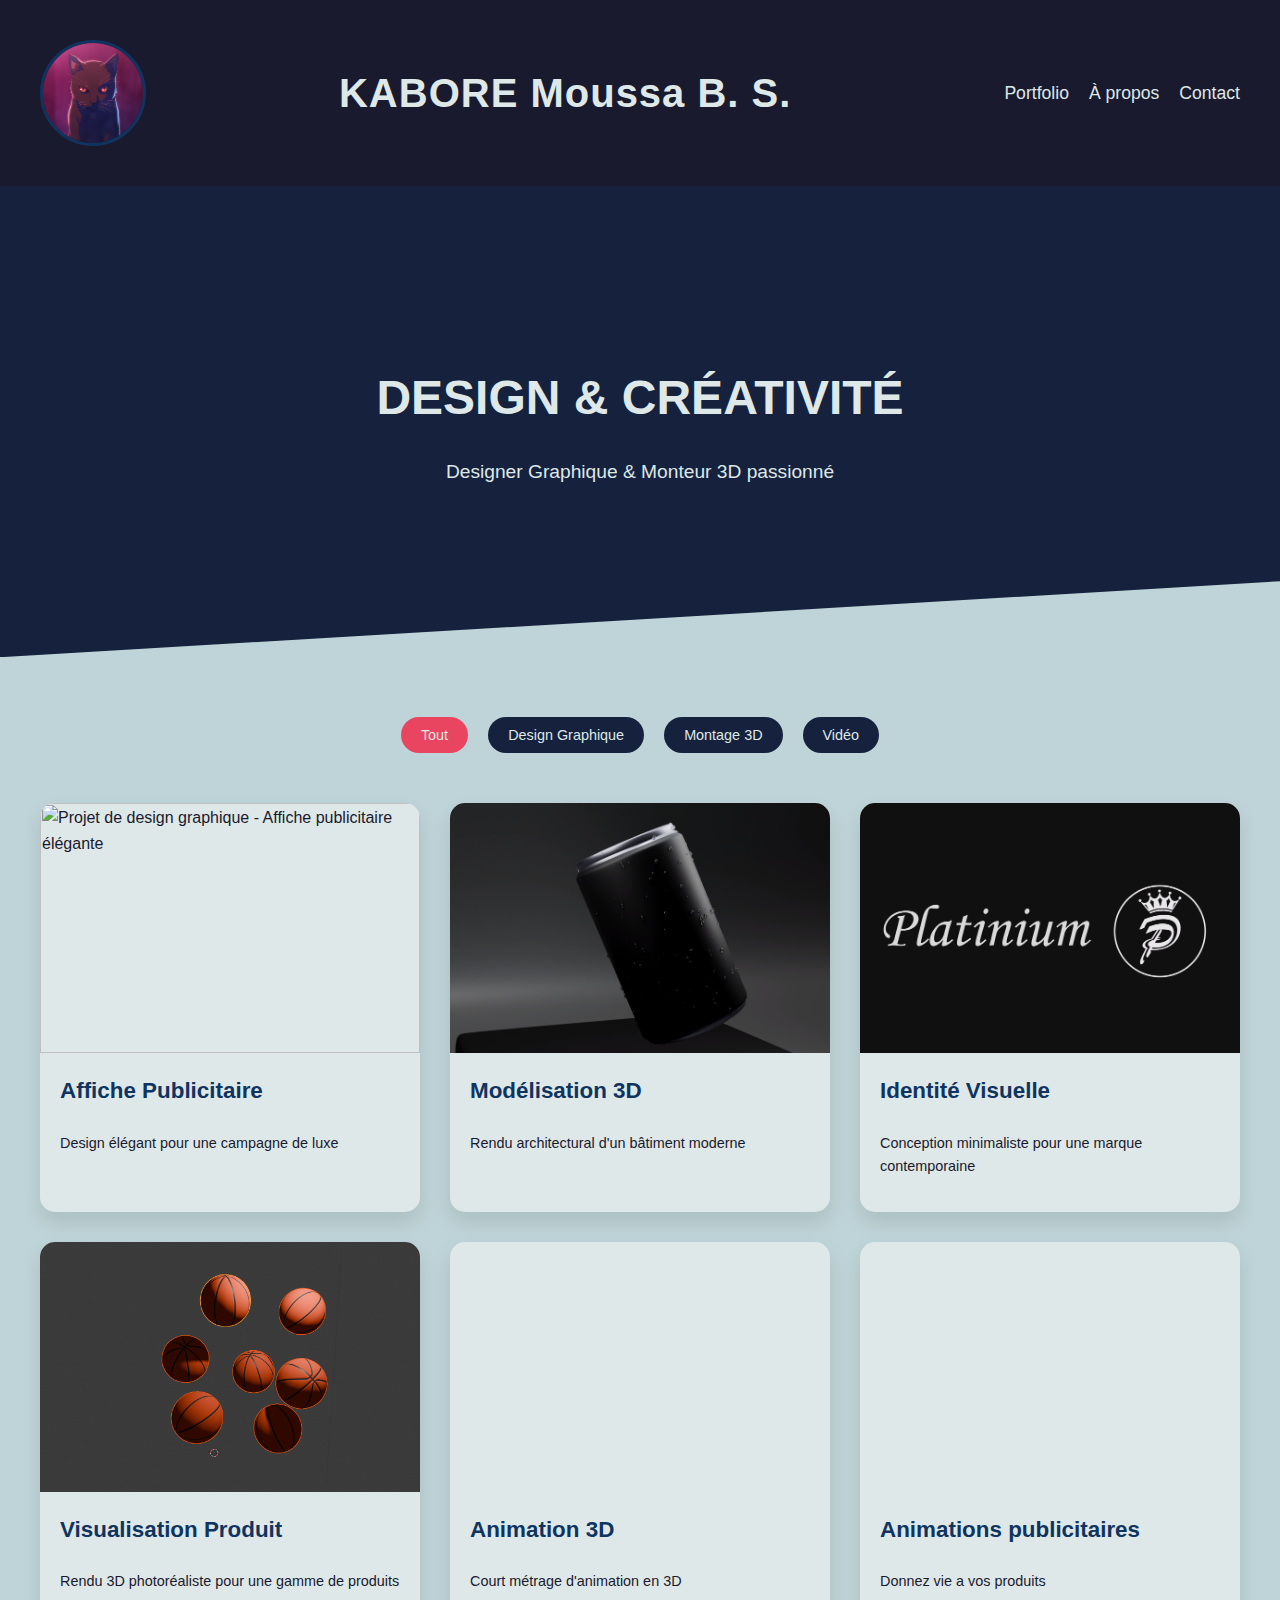
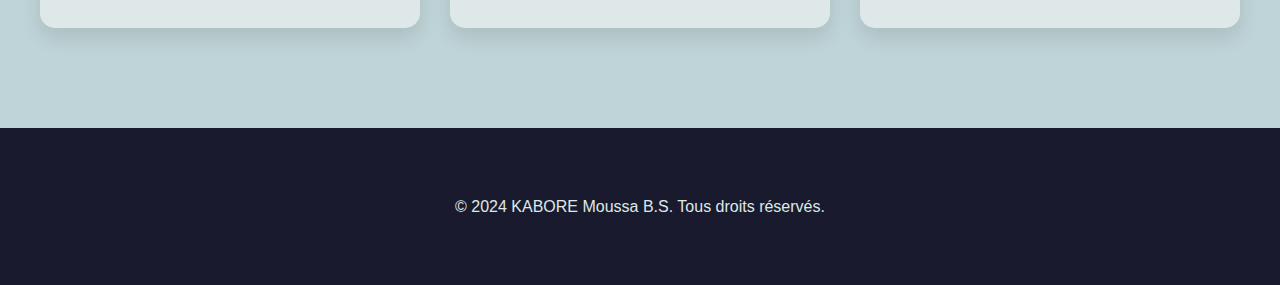
==== index.html @ 29d1b1ea "first commit" ====
<html><head><title>Portfolio Créatif</title>
<meta charset="UTF-8">
<meta name="viewport" content="width=device-width, initial-scale=1.0">
<link href="style.css" rel="stylesheet">

</head>
<body>
  <header>
    <div class="container">
      <div class="header-content">
        <div class="profile-photo">
          <img src="pp.png" alt="Votre photo de profil" width="100" height="100">
        </div>
        <h1>KABORE Moussa B. S.</h1>
        <nav>
          <ul>
            <li><a href="index.html">Portfolio</a></li>
            <li><a href="about.html">À propos</a></li>
            <li><a href="contact.html">Contact</a></li>
          </ul>
        </nav>
      </div>
    </div>
  </header>

  <main>
    <section class="hero">
      <div class="container">
        <h2>Design & Créativité</h2>
        <p>Designer Graphique & Monteur 3D passionné</p>
      </div>
    </section>

    <div class="container">
      <div class="filter-buttons">
        <button class="filter-button active" data-filter="all">Tout</button>
        <button class="filter-button" data-filter="graphic">Design Graphique</button>
        <button class="filter-button" data-filter="3d">Montage 3D</button>
        <button class="filter-button" data-filter="video">Vidéo</button>
      </div>

      <section id="portfolio" class="portfolio-section">
        <div class="portfolio-item" data-category="graphic">
          <img src="img1.jpg" alt="Projet de design graphique - Affiche publicitaire élégante" width="300" height="250">
          <div class="content">
            <h3>Affiche Publicitaire</h3>
            <p>Design élégant pour une campagne de luxe</p>
          </div>
        </div>
        <div class="portfolio-item" data-category="3d">
          <img src="model.jpg" alt="Projet 3D - Modélisation architecturale" width="300" height="250">
          <div class="content">
            <h3>Modélisation 3D</h3>
            <p>Rendu architectural d'un bâtiment moderne</p>
          </div>
        </div>
        <div class="portfolio-item" data-category="graphic">
          <img src="ident.jpg" alt="Projet de design graphique - Identité visuelle minimaliste" width="300" height="250">
          <div class="content">
            <h3>Identité Visuelle</h3>
            <p>Conception minimaliste pour une marque contemporaine</p>
          </div>
        </div>
        <div class="portfolio-item" data-category="3d">
          <img src="img3.png" alt="Projet 3D - Visualisation produit" width="300" height="250">
          <div class="content">
            <h3>Visualisation Produit</h3>
            <p>Rendu 3D photoréaliste pour une gamme de produits</p>
          </div>
        </div>
        <div class="portfolio-item" data-category="video">
          <video width="300" height="250" autoplay loop muted>
            <source src="anime3.mp4" type="video/mp4">
            Votre navigateur ne supporte pas la balise vidéo.
          </video>
          <div class="content">
            <h3>Animation 3D</h3>
            <p>Court métrage d'animation en 3D</p>
          </div>
        </div>
        <div class="portfolio-item" data-category="video">
          <video width="300" height="250" autoplay loop muted>
            <source src="anime2.mp4" type="video/mp4">
            Votre navigateur ne supporte pas la balise vidéo.
          </video>
          <div class="content">
            <h3>Animations publicitaires</h3>
            <p>Donnez vie a vos produits</p>
          </div>
        </div>
      </section>
    </div>
  </main>

  <footer>
    <div class="container">
      <p>&copy; 2024 KABORE Moussa B.S. Tous droits réservés.</p>
    </div>
  </footer>

  <script src="https://code.jquery.com/jquery-3.6.0.min.js"></script>
  <script>
    $(document).ready(function() {
      $('.filter-button').on('click', function() {
        var filterValue = $(this).attr('data-filter');
        
        $('.filter-button').removeClass('active');
        $(this).addClass('active');

        if (filterValue == 'all') {
          $('.portfolio-item').show();
        } else {
          $('.portfolio-item').hide();
          $('.portfolio-item[data-category="' + filterValue + '"]').show();
        }
      });
    });
  </script>
</body>
</html>
---- style.css ----
:root {
  --primary-color: #1a1a2e;
  --secondary-color: #16213e;
  --accent-color: #0f3460;
  --text-color: #e94560;
  --bg-color: #bfd4d8;
  --white: #dee8e8;
}
body {
  font-family: 'Poppins', sans-serif;
  margin: 0;
  padding: 0;
  background-color: var(--bg-color);
  color: var(--primary-color);
  line-height: 1.6;
}
.container {
  max-width: 1200px;
  margin: 0 auto;
  padding: 20px;
}
header {
  background-color: var(--primary-color);
  color: var(--white);
  padding: 20px 0;
  position: fixed;
  width: 100%;
  top: 0;
  z-index: 1000;
}
.header-content {
  display: flex;
  flex-wrap: wrap;
  justify-content: space-between;
  align-items: center;
}
.profile-photo {
  width: 100px;
  height: 100px;
  border-radius: 50%;
  overflow: hidden;
  border: 3px solid var(--accent-color);
}
.profile-photo img {
  width: 100%;
  height: 100%;
  object-fit: cover;
}
h1, h2, h3 {
  font-weight: 600;
}
h1 {
  margin: 0;
  font-size: 2.5em;
  letter-spacing: 1px;
}
nav ul {
  list-style-type: none;
  padding: 0;
  margin: 0;
  display: flex;
}
nav ul li {
  margin-left: 20px;
}
nav ul li a {
  color: var(--white);
  text-decoration: none;
  font-size: 1.1em;
  transition: color 0.3s ease;
}
nav ul li a:hover {
  color: var(--text-color);
}
main {
  margin-top: 150px;
}
.hero {
  background-color: var(--secondary-color);
  color: var(--white);
  text-align: center;
  padding: 150px 0;
  margin-bottom: 40px;
  clip-path: polygon(0 0, 100% 0, 100% 85%, 0% 100%);
}
.hero h2 {
  font-size: 3em;
  margin-bottom: 20px;
  text-transform: uppercase;
}
.hero p {
  font-size: 1.2em;
  max-width: 800px;
  margin: 0 auto;
  font-weight: 300;
}
.portfolio-section {
  display: grid;
  grid-template-columns: repeat(auto-fit, minmax(300px, 1fr));
  gap: 30px;
  padding: 20px 0;
}
.portfolio-item {
  background-color: var(--white);
  border-radius: 15px;
  overflow: hidden;
  box-shadow: 0 10px 20px rgba(0,0,0,0.1);
  transition: transform 0.3s ease, box-shadow 0.3s ease;
}
.portfolio-item:hover {
  transform: translateY(-10px);
  box-shadow: 0 15px 30px rgba(0,0,0,0.2);
}
.portfolio-item img, .portfolio-item video {
  width: 100%;
  height: 250px;
  object-fit: cover;
  transition: transform 0.3s ease;
}
.portfolio-item:hover img, .portfolio-item:hover video {
  transform: scale(1.05);
}
.portfolio-item .content {
  padding: 20px;
}
.portfolio-item h3 {
  margin-top: 0;
  color: var(--accent-color);
  font-size: 1.4em;
}
.portfolio-item p {
  font-size: 0.9em;
  color: var(--primary-color);
}
.filter-buttons {
  display: flex;
  justify-content: center;
  margin-bottom: 30px;
}
.filter-button {
  background-color: var(--secondary-color);
  color: var(--white);
  border: none;
  padding: 10px 20px;
  margin: 0 10px;
  border-radius: 25px;
  cursor: pointer;
  transition: all 0.3s ease;
  font-size: 0.9em;
  font-weight: 400;
}
.filter-button:hover, .filter-button.active {
  background-color: var(--text-color);
}
footer {
  background-color: var(--primary-color);
  color: var(--white);
  text-align: center;
  padding: 30px 0;
  margin-top: 60px;
}
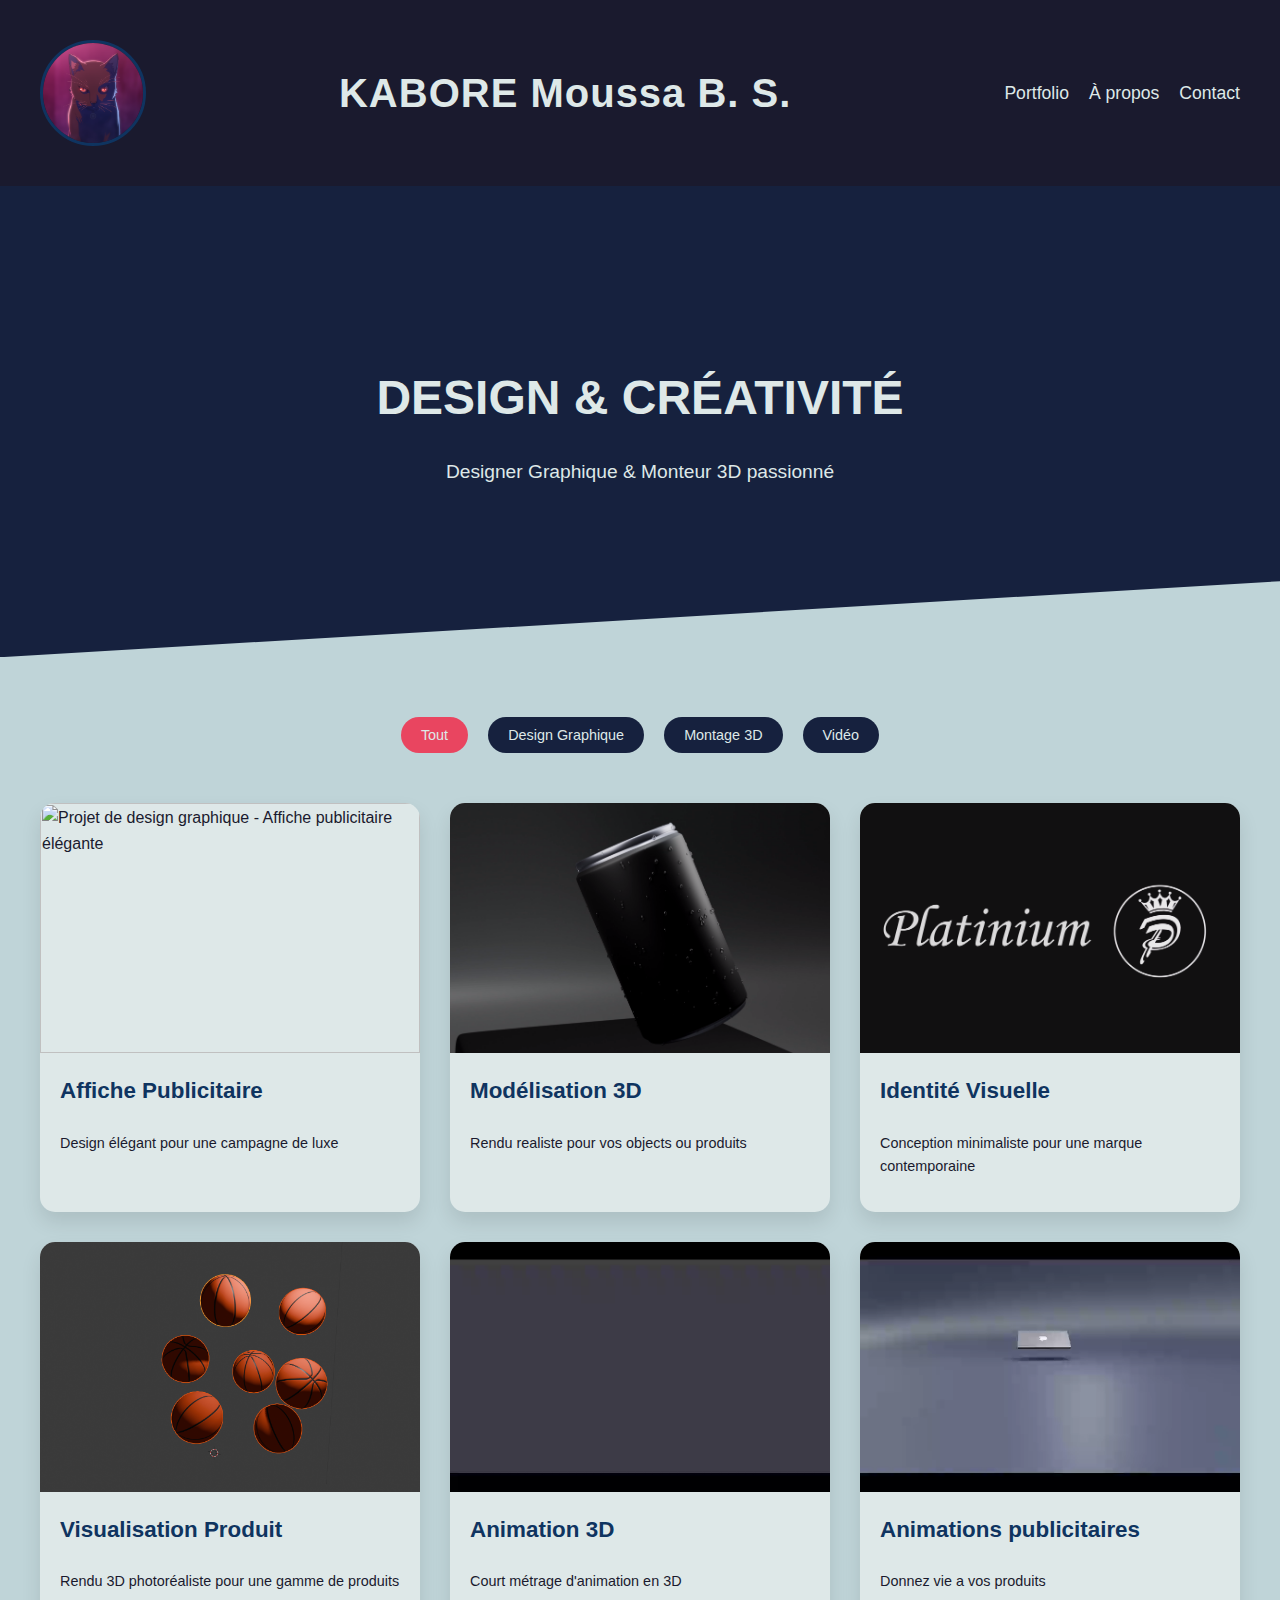
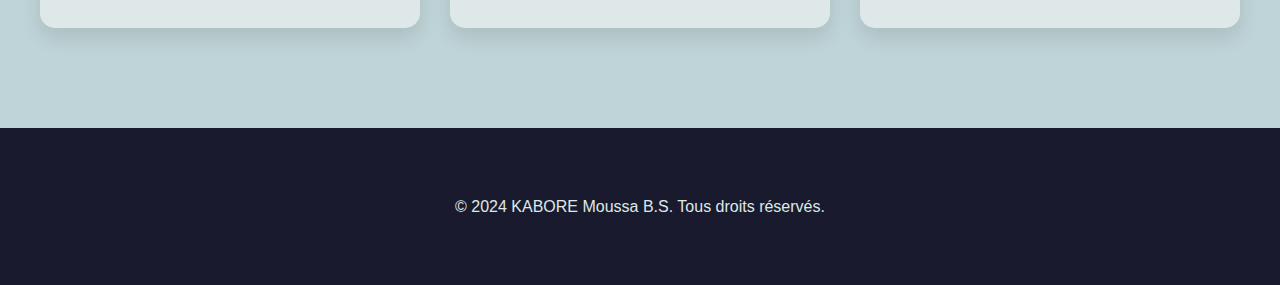
==== commit c8702ae8: "Update index.html" ====
--- a/index.html
+++ b/index.html
@@ -51,7 +51,7 @@
           <img src="model.jpg" alt="Projet 3D - Modélisation architecturale" width="300" height="250">
           <div class="content">
             <h3>Modélisation 3D</h3>
-            <p>Rendu architectural d'un bâtiment moderne</p>
+            <p>Rendu realiste pour vos objects ou produits</p>
           </div>
         </div>
         <div class="portfolio-item" data-category="graphic">
@@ -117,4 +117,4 @@
     });
   </script>
 </body>
-</html>+</html>
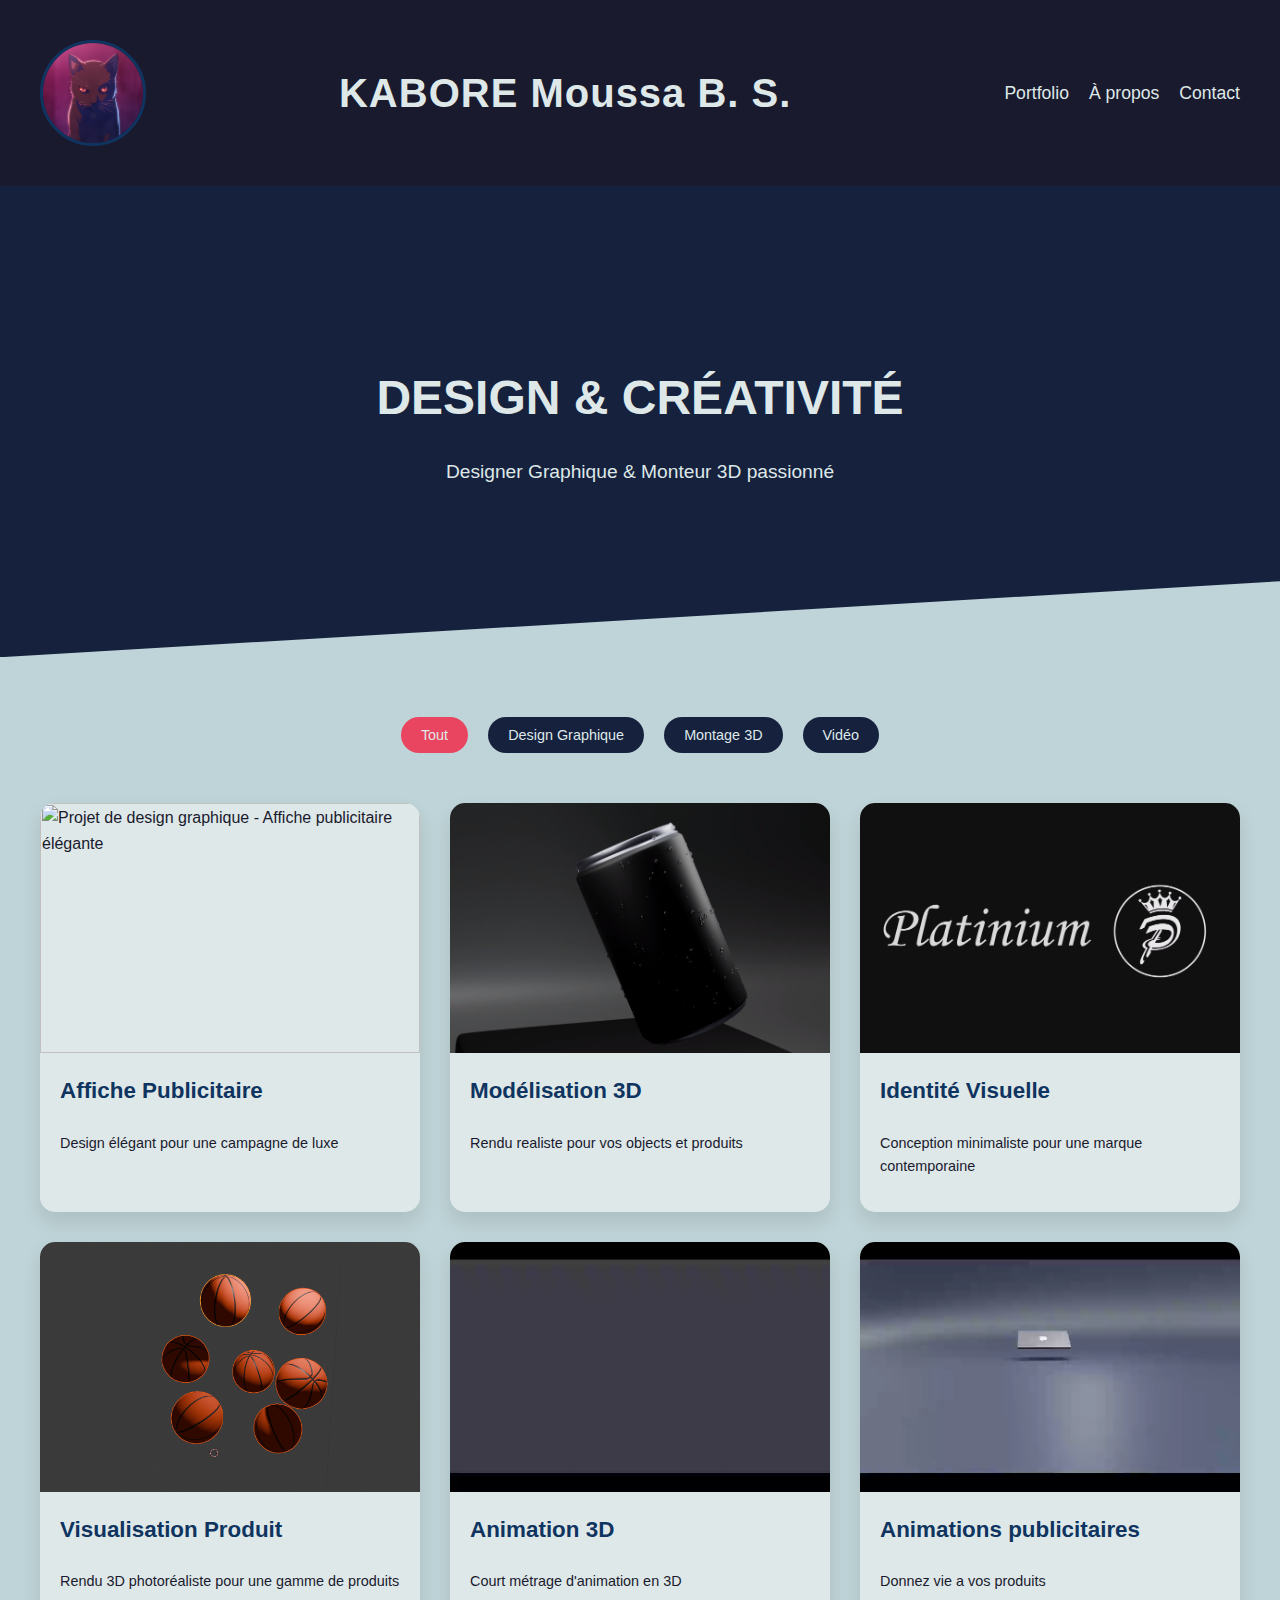
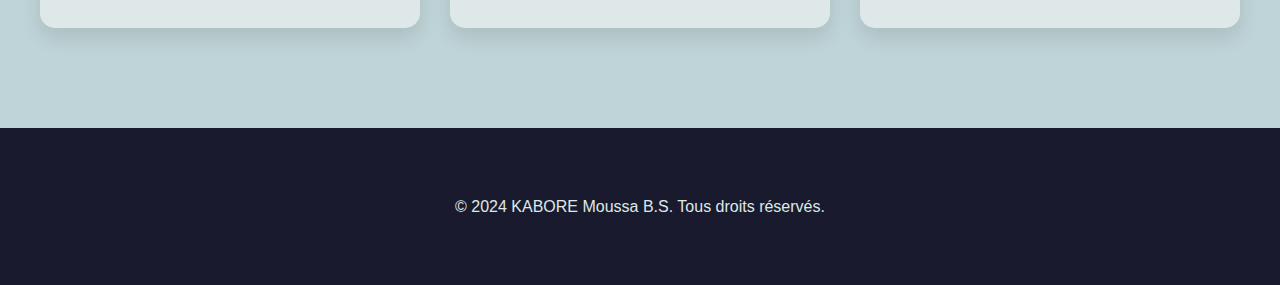
==== commit 34635892: "Update index.html" ====
--- a/index.html
+++ b/index.html
@@ -51,7 +51,7 @@
           <img src="model.jpg" alt="Projet 3D - Modélisation architecturale" width="300" height="250">
           <div class="content">
             <h3>Modélisation 3D</h3>
-            <p>Rendu realiste pour vos objects ou produits</p>
+            <p>Rendu realiste pour vos objects et produits</p>
           </div>
         </div>
         <div class="portfolio-item" data-category="graphic">
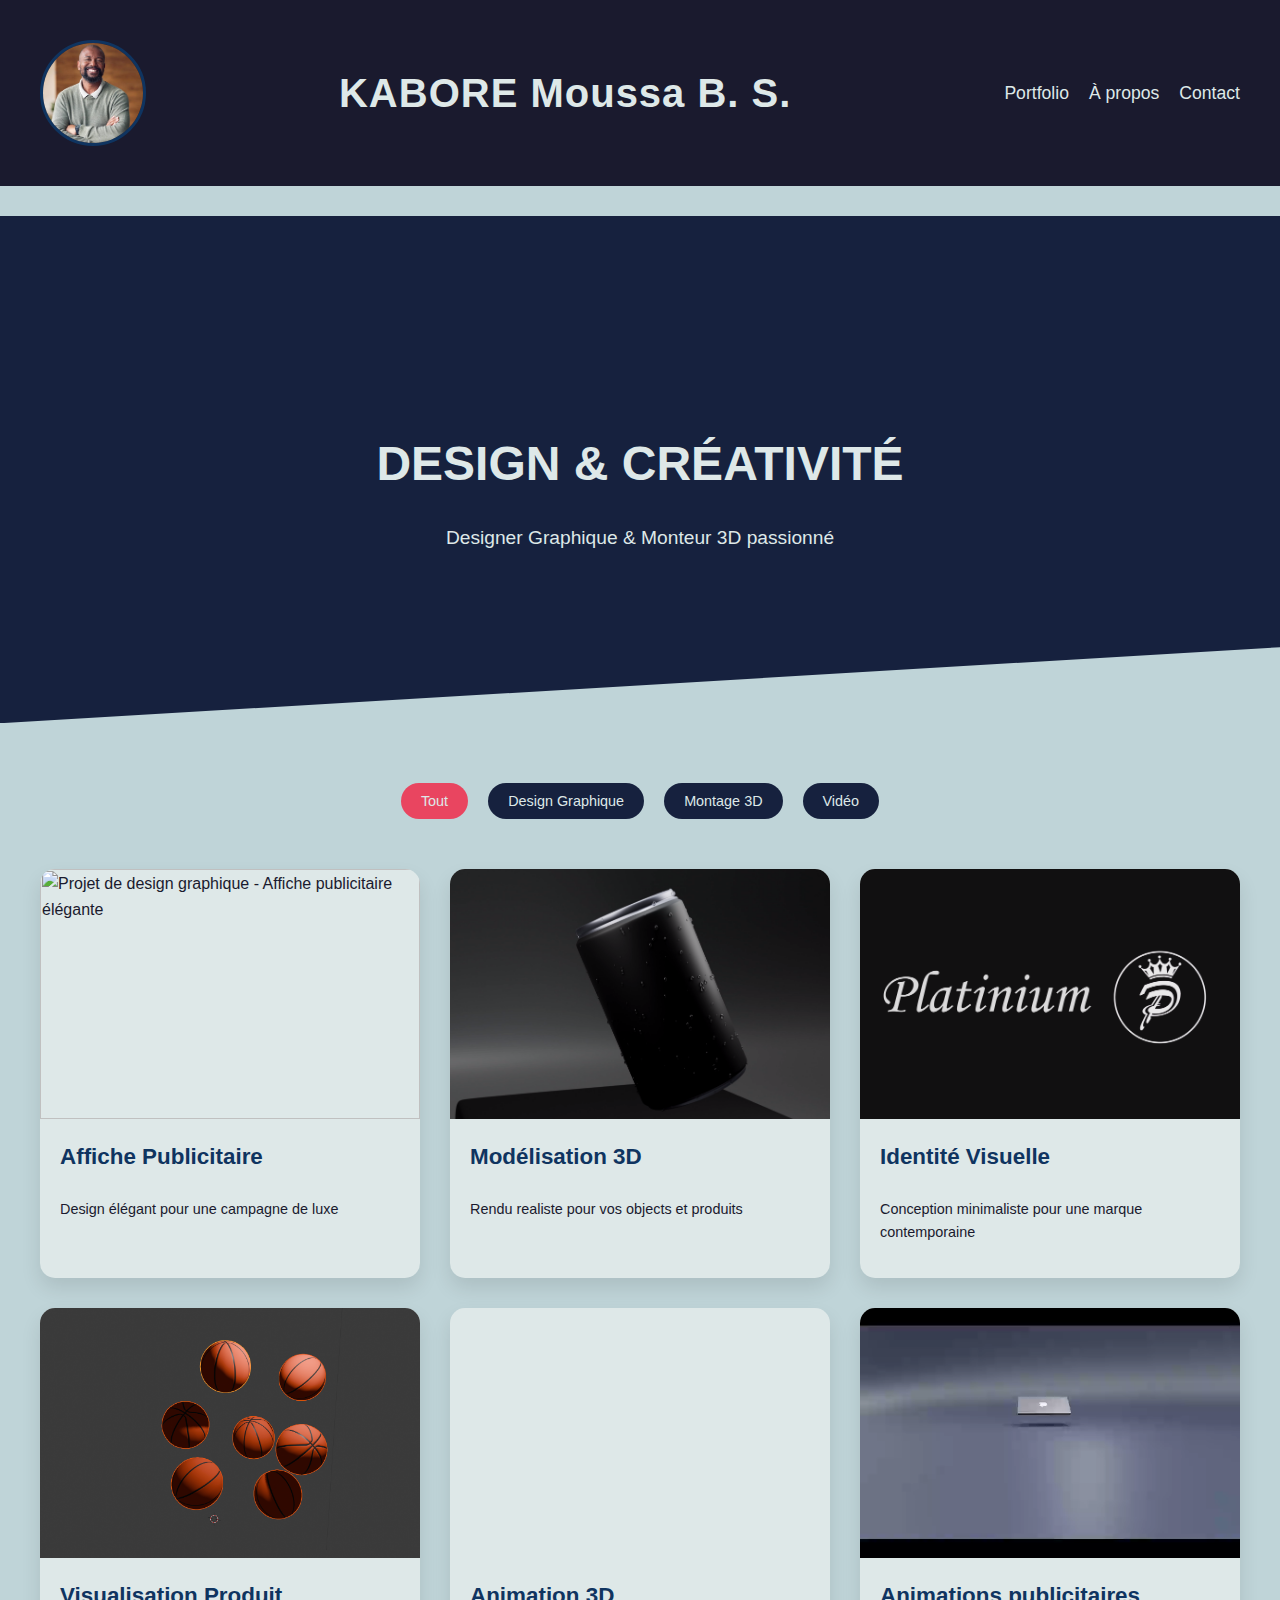
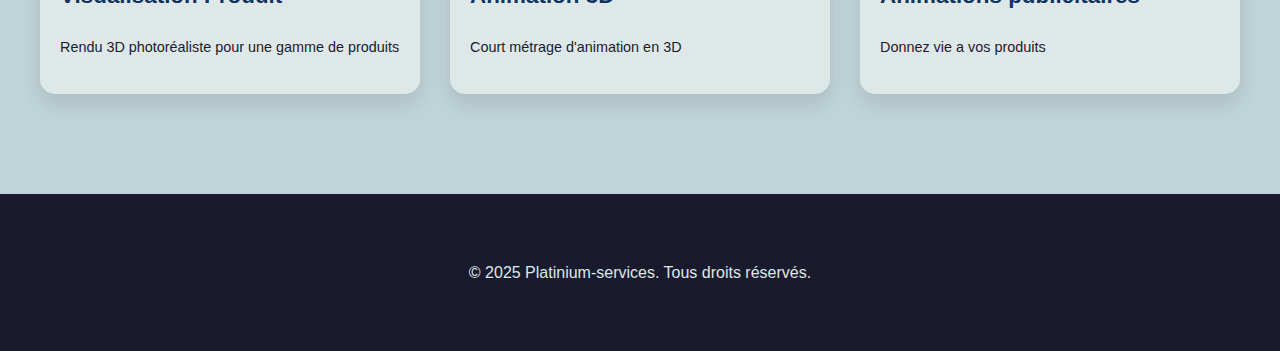
==== commit ee91806c: "Update index.html" ====
--- a/index.html
+++ b/index.html
@@ -94,7 +94,7 @@
 
   <footer>
     <div class="container">
-      <p>&copy; 2024 KABORE Moussa B.S. Tous droits réservés.</p>
+      <p>&copy; 2025 Platinium-services. Tous droits réservés.</p>
     </div>
   </footer>
 
--- a/style.css
+++ b/style.css
@@ -23,10 +23,7 @@
   background-color: var(--primary-color);
   color: var(--white);
   padding: 20px 0;
-  position: fixed;
   width: 100%;
-  top: 0;
-  z-index: 1000;
 }
 .header-content {
   display: flex;
@@ -73,7 +70,7 @@
   color: var(--text-color);
 }
 main {
-  margin-top: 150px;
+  margin-top: 30px;
 }
 .hero {
   background-color: var(--secondary-color);
@@ -158,4 +155,15 @@
   text-align: center;
   padding: 30px 0;
   margin-top: 60px;
-}+}
+
+  .contact-method a:hover {
+    color: var(--text-color);
+  }
+  .social-buttons {
+    display: flex;
+    justify-content: center;
+    gap: 20px;
+    margin-top: 30px;
+    flex-wrap: wrap;
+  }
